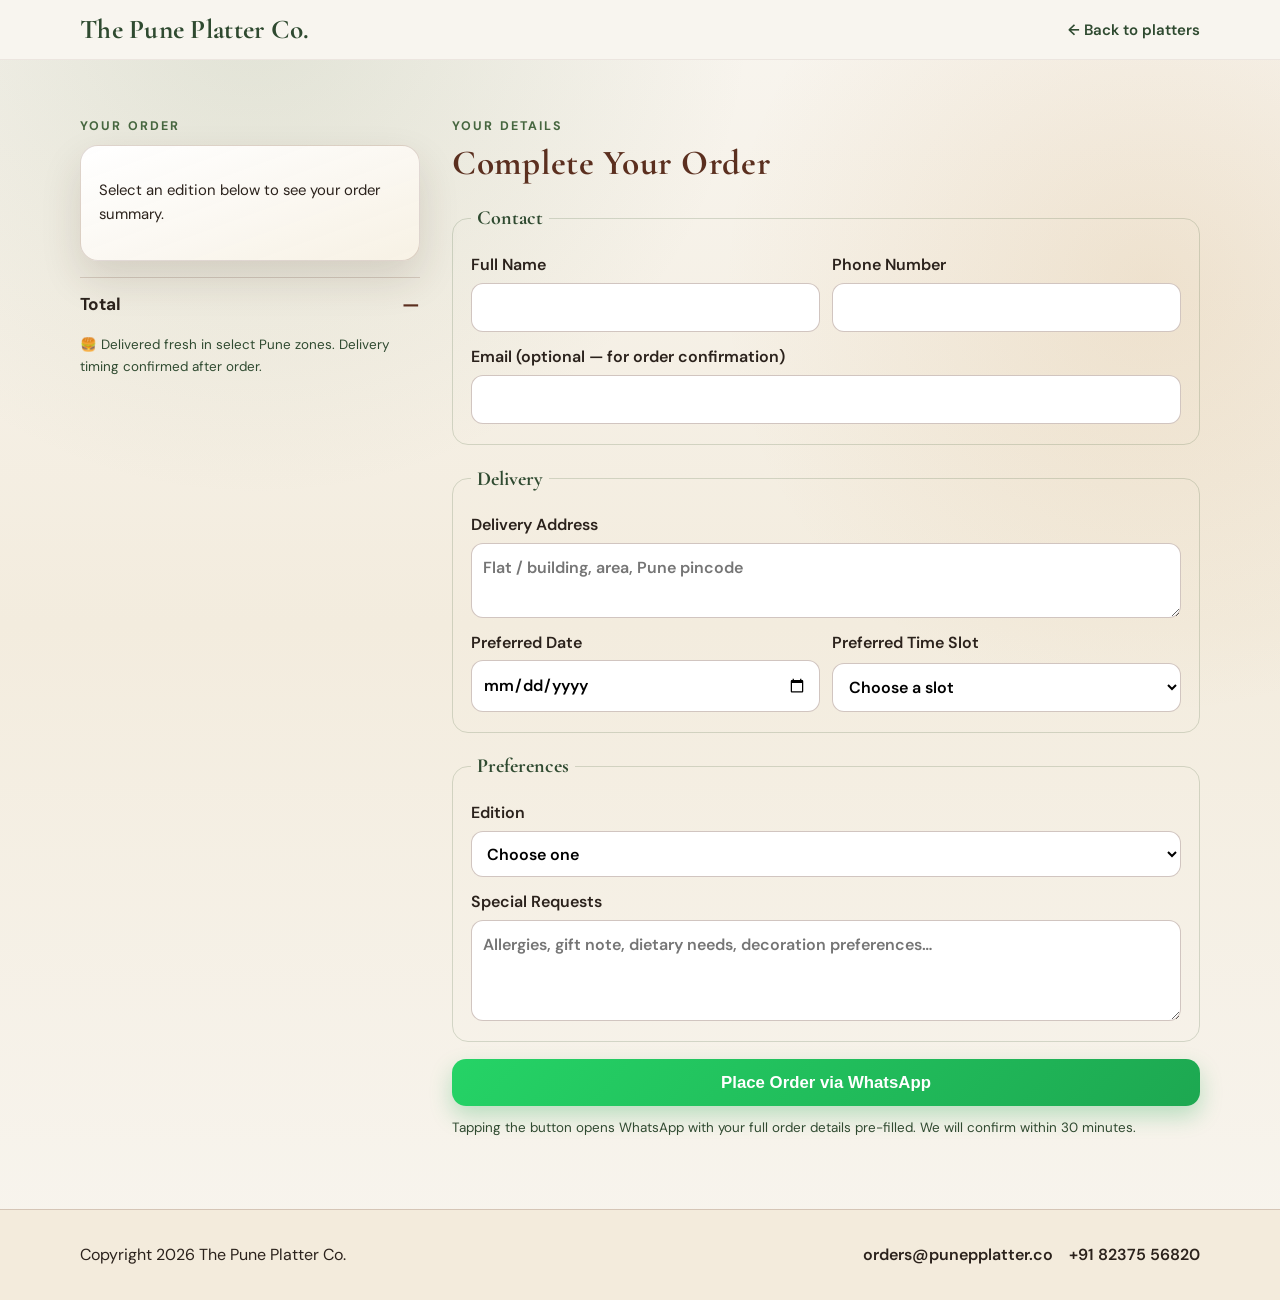
==== checkout.html @ 99309100 "Initial site setup" ====
<!doctype html>
<html lang="en">
<head>
  <meta charset="utf-8" />
  <meta name="viewport" content="width=device-width, initial-scale=1" />
  <title>Checkout | The Pune Platter Co.</title>
  <meta name="description" content="Place your platter order with The Pune Platter Co." />
  <link rel="preconnect" href="https://fonts.googleapis.com" />
  <link rel="preconnect" href="https://fonts.gstatic.com" crossorigin />
  <link
    href="https://fonts.googleapis.com/css2?family=Cormorant+Garamond:wght@500;600;700&family=DM+Sans:wght@400;500;600;700&display=swap"
    rel="stylesheet"
  />
  <link rel="stylesheet" href="styles.css" />
  <link rel="stylesheet" href="checkout.css" />
</head>
<body>
  <header class="site-header">
    <div class="container nav-wrap">
      <a href="index.html" class="brand" aria-label="The Pune Platter Co. home">
        <span class="brand-wordmark">
          <strong>The Pune Platter Co.</strong>
        </span>
      </a>
      <a href="index.html" class="back-link">&#8592; Back to platters</a>
    </div>
  </header>

  <main class="checkout-main">
    <div class="container checkout-grid">

      <!-- Order summary panel -->
      <aside class="order-summary reveal">
        <p class="eyebrow">Your Order</p>
        <div class="summary-card" id="summary-card">
          <!-- filled by JS -->
        </div>
        <div class="summary-total-row">
          <span>Total</span>
          <strong id="checkout-total">—</strong>
        </div>
        <p class="delivery-note">&#127828; Delivered fresh in select Pune zones. Delivery timing confirmed after order.</p>
      </aside>

      <!-- Checkout form -->
      <section class="checkout-form-wrap reveal-delay">
        <p class="eyebrow">Your Details</p>
        <h1 class="checkout-title">Complete Your Order</h1>

        <form id="checkout-form" novalidate>
          <fieldset>
            <legend>Contact</legend>
            <div class="field-row">
              <label>
                Full Name
                <input type="text" name="name" autocomplete="name" required />
                <span class="field-error">Please enter your name.</span>
              </label>
              <label>
                Phone Number
                <input type="tel" name="phone" autocomplete="tel" required />
                <span class="field-error">Please enter a valid phone number.</span>
              </label>
            </div>
            <label>
              Email (optional — for order confirmation)
              <input type="email" name="email" autocomplete="email" />
            </label>
          </fieldset>

          <fieldset>
            <legend>Delivery</legend>
            <label>
              Delivery Address
              <textarea name="address" rows="2" required placeholder="Flat / building, area, Pune pincode"></textarea>
              <span class="field-error">Please enter your delivery address.</span>
            </label>
            <div class="field-row">
              <label>
                Preferred Date
                <input type="date" name="date" required />
                <span class="field-error">Please choose a date.</span>
              </label>
              <label>
                Preferred Time Slot
                <select name="time" required>
                  <option value="">Choose a slot</option>
                  <option>Morning (10 am – 12 pm)</option>
                  <option>Afternoon (12 pm – 3 pm)</option>
                  <option>Evening (5 pm – 8 pm)</option>
                </select>
                <span class="field-error">Please choose a time slot.</span>
              </label>
            </div>
          </fieldset>

          <fieldset>
            <legend>Preferences</legend>
            <label>
              Edition
              <select name="edition" id="edition-select" required>
                <option value="">Choose one</option>
                <option value="couples">❤️ Couples Edition — INR 1,850</option>
                <option value="friends">🥂 Friends Edition — INR 3,200</option>
                <option value="both">Both Editions — INR 5,050</option>
              </select>
              <span class="field-error">Please choose an edition.</span>
            </label>
            <label>
              Special Requests
              <textarea name="notes" rows="3" placeholder="Allergies, gift note, dietary needs, decoration preferences…"></textarea>
            </label>
          </fieldset>

          <div class="checkout-actions">
            <button class="btn btn-checkout" type="submit">Place Order via WhatsApp</button>
            <p class="checkout-note">Tapping the button opens WhatsApp with your full order details pre-filled. We will confirm within 30 minutes.</p>
          </div>
        </form>
      </section>
    </div>
  </main>

  <footer class="site-footer">
    <div class="container footer-grid">
      <p>Copyright 2026 The Pune Platter Co.</p>
      <div class="footer-links">
        <a href="mailto:orders@punepplatter.co">orders@punepplatter.co</a>
        <a href="tel:+918237556820">+91 82375 56820</a>
      </div>
    </div>
  </footer>

  <script src="checkout.js"></script>
</body>
</html>
---- styles.css ----
:root {
  --forest: #46663f;
  --forest-dark: #2f4a30;
  --sage: #7a9167;
  --cream: #f7f1e5;
  --linen: #ece4d3;
  --brown: #5b2f1f;
  --amber: #bf8333;
  --ink: #2b221c;
  --max: 1120px;
  --radius: 18px;
  --shadow-soft: 0 18px 40px rgba(61, 44, 29, 0.14);
}

* {
  box-sizing: border-box;
}

html,
body {
  margin: 0;
  padding: 0;
}

body {
  font-family: "DM Sans", "Segoe UI", sans-serif;
  color: var(--ink);
  background:
    radial-gradient(circle at 20% 0%, rgba(122, 145, 103, 0.18), transparent 30%),
    radial-gradient(circle at 90% 22%, rgba(191, 131, 51, 0.14), transparent 28%),
    linear-gradient(180deg, #f8f5ef 0%, #f3ecde 48%, #f8f5ef 100%);
  line-height: 1.6;
}

h1,
h2,
h3,
.brand-fallback {
  font-family: "Cormorant Garamond", Georgia, serif;
  letter-spacing: 0.02em;
  margin: 0;
}

a {
  color: inherit;
  text-decoration: none;
}

.container {
  width: min(100% - 2rem, var(--max));
  margin-inline: auto;
}

.site-header {
  position: sticky;
  top: 0;
  z-index: 20;
  background: rgba(248, 245, 239, 0.98);
  border-bottom: 1px solid rgba(91, 47, 31, 0.08);
}

.nav-wrap {
  display: flex;
  align-items: center;
  justify-content: space-between;
  gap: 1rem;
  padding: 1rem 0;
}

.brand {
  display: flex;
  align-items: center;
  gap: 0;
}

.brand-wordmark {
  display: flex;
  align-items: center;
  line-height: 1;
}

.brand-wordmark strong {
  font-family: "Cormorant Garamond", Georgia, serif;
  font-size: 1.7rem;
  font-weight: 700;
  letter-spacing: 0.01em;
  color: var(--forest-dark);
}

.nav-links {
  display: flex;
  align-items: center;
  gap: 1rem;
  font-weight: 500;
  font-size: 0.92rem;
}

.nav-links a:not(.btn) {
  color: var(--forest-dark);
}

.nav-links .btn {
  padding: 0.5rem 0.95rem;
  background: transparent;
  color: var(--forest-dark);
  border: 1px solid rgba(70, 102, 63, 0.24);
  box-shadow: none;
}

.nav-links .btn:hover {
  transform: none;
  box-shadow: none;
  background: rgba(70, 102, 63, 0.06);
}

.btn {
  border: none;
  border-radius: 999px;
  padding: 0.7rem 1.2rem;
  font-weight: 700;
  background: linear-gradient(130deg, var(--forest), var(--forest-dark));
  color: #fff;
  cursor: pointer;
  transition: transform 180ms ease, box-shadow 180ms ease;
  box-shadow: 0 10px 18px rgba(47, 74, 48, 0.22);
}

.btn:hover {
  transform: translateY(-2px);
  box-shadow: 0 13px 22px rgba(47, 74, 48, 0.3);
}

.btn:active {
  transform: translateY(0);
}

.btn-sm {
  padding: 0.5rem 1rem;
  font-size: 0.88rem;
}

.btn-outline {
  background: transparent;
  border: 1.8px solid rgba(70, 102, 63, 0.42);
  color: var(--forest-dark);
  box-shadow: none;
}

.hero {
  position: relative;
  overflow: hidden;
  padding: 4.2rem 0 2.8rem;
}

.hero-bg-shape {
  position: absolute;
  border-radius: 50%;
  filter: blur(2px);
}

.hero-bg-shape-left {
  width: 360px;
  height: 360px;
  background: radial-gradient(circle, rgba(70, 102, 63, 0.2), rgba(70, 102, 63, 0));
  top: -120px;
  left: -120px;
}

.hero-bg-shape-right {
  width: 380px;
  height: 380px;
  background: radial-gradient(circle, rgba(191, 131, 51, 0.2), rgba(191, 131, 51, 0));
  bottom: -220px;
  right: -140px;
}

.hero-grid {
  display: grid;
  grid-template-columns: 1.15fr 0.85fr;
  gap: 1.6rem;
  align-items: center;
}

.eyebrow {
  text-transform: uppercase;
  letter-spacing: 0.17em;
  font-size: 0.78rem;
  color: var(--forest);
  margin-bottom: 0.45rem;
  font-weight: 700;
}

h1 {
  font-size: clamp(2rem, 4vw, 3.6rem);
  line-height: 1;
  color: var(--brown);
}

h2 {
  font-size: clamp(1.7rem, 3vw, 2.6rem);
  line-height: 1.05;
  color: var(--brown);
}

.lead {
  max-width: 58ch;
  margin-top: 0.9rem;
  font-size: 1.04rem;
}

.hero-actions {
  display: flex;
  gap: 0.8rem;
  margin-top: 1.35rem;
  flex-wrap: wrap;
}

.hero-notes {
  margin: 1.2rem 0 0;
  padding-left: 1.1rem;
}

.hero-card {
  background: linear-gradient(160deg, rgba(255, 255, 255, 0.94), rgba(236, 228, 211, 0.95));
  border: 1px solid rgba(91, 47, 31, 0.2);
  border-radius: var(--radius);
  padding: 1.4rem;
  box-shadow: var(--shadow-soft);
}

.hero-editions {
  display: grid;
  grid-template-columns: 1fr auto 1fr;
  align-items: center;
  gap: 0.9rem;
  margin-top: 0.6rem;
}

.hero-edition {
  display: flex;
  flex-direction: column;
  gap: 0.25rem;
}

.edition-icon {
  font-size: 1.7rem;
  line-height: 1;
}

.hero-edition-divider {
  width: 1px;
  height: 80px;
  background: rgba(91, 47, 31, 0.18);
  align-self: center;
}

.hero-card-title {
  margin-top: 0.5rem;
  font-size: 1.55rem;
  color: var(--forest-dark);
  font-family: "Cormorant Garamond", Georgia, serif;
  font-weight: 700;
}

.hero-card-text {
  margin-top: 0.6rem;
}

.hero-card-footer {
  margin-top: 1rem;
  display: flex;
  justify-content: space-between;
  align-items: center;
}

.price {
  font-weight: 800;
  color: var(--brown);
}

.section {
  padding: 3.2rem 0;
}

.section-head {
  margin-bottom: 1.2rem;
}

.platter-grid {
  display: grid;
  grid-template-columns: repeat(3, 1fr);
  gap: 1rem;
}

.platter-grid-2 {
  grid-template-columns: repeat(2, 1fr);
  gap: 1.4rem;
}

.platter-card {
  background: rgba(255, 255, 255, 0.8);
  border: 1px solid rgba(70, 102, 63, 0.2);
  border-radius: var(--radius);
  padding: 1.2rem;
  box-shadow: var(--shadow-soft);
  transform-origin: center bottom;
}

.platter-card h3 {
  color: var(--forest-dark);
  font-size: 1.7rem;
}

.tag {
  display: inline-flex;
  border-radius: 999px;
  padding: 0.22rem 0.65rem;
  margin: 0 0 0.5rem;
  font-size: 0.74rem;
  letter-spacing: 0.08em;
  text-transform: uppercase;
  background: rgba(191, 131, 51, 0.18);
  color: var(--brown);
  font-weight: 700;
}

.tag-romantic {
  background: rgba(180, 80, 80, 0.14);
  color: #8b2020;
}

.tag-friends {
  background: rgba(70, 102, 63, 0.18);
  color: var(--forest-dark);
}

.platter-card-couples {
  border-top: 3px solid rgba(180, 80, 80, 0.55);
}

.platter-card-friends {
  border-top: 3px solid rgba(70, 102, 63, 0.55);
}

.platter-subtitle {
  margin: 0.1rem 0 0.75rem;
  font-style: italic;
  font-size: 1rem;
  color: var(--forest);
}

.platter-items {
  padding-left: 1.15rem;
  margin: 0 0 0.5rem;
}

.platter-items li {
  margin-bottom: 0.25rem;
  font-size: 0.95rem;
}

.card-foot {
  margin-top: 1rem;
  display: flex;
  justify-content: space-between;
  align-items: center;
}

.accent {
  background:
    linear-gradient(120deg, rgba(70, 102, 63, 0.08), rgba(191, 131, 51, 0.08)),
    rgba(247, 241, 229, 0.96);
}

.custom-grid {
  display: grid;
  grid-template-columns: 1fr 1fr;
  gap: 1.2rem;
  align-items: start;
}

.custom-copy ul {
  margin: 1rem 0 0;
  padding-left: 1rem;
}

.order-form {
  background: #fffdf8;
  border: 1px solid rgba(91, 47, 31, 0.2);
  border-radius: var(--radius);
  padding: 1.15rem;
  box-shadow: var(--shadow-soft);
}

.order-form h3 {
  color: var(--forest-dark);
  font-size: 1.65rem;
  margin-bottom: 0.8rem;
}

label {
  display: grid;
  gap: 0.35rem;
  margin-bottom: 0.75rem;
  font-weight: 600;
}

input,
select,
textarea {
  font: inherit;
  border: 1px solid rgba(91, 47, 31, 0.3);
  border-radius: 12px;
  padding: 0.68rem 0.74rem;
  background: #fff;
}

input:focus,
select:focus,
textarea:focus {
  outline: 2px solid rgba(70, 102, 63, 0.35);
  border-color: rgba(70, 102, 63, 0.45);
}

.summary {
  background: var(--cream);
  border: 1px dashed rgba(70, 102, 63, 0.35);
  border-radius: 14px;
  padding: 0.7rem 0.75rem;
  margin: 0.9rem 0;
}

.summary h4 {
  margin: 0;
  color: var(--brown);
}

.summary ul {
  padding-left: 1rem;
  margin: 0.55rem 0;
}

.form-note {
  font-size: 0.88rem;
  margin-top: 0.55rem;
}

.about-card {
  border: 1px solid rgba(70, 102, 63, 0.2);
  border-radius: var(--radius);
  padding: 1.4rem;
  background: linear-gradient(160deg, #fff, rgba(247, 241, 229, 0.95));
}

.site-footer {
  border-top: 1px solid rgba(91, 47, 31, 0.2);
  background: #f3ebdc;
  padding: 1rem 0;
}

.footer-grid {
  display: flex;
  justify-content: space-between;
  align-items: center;
  gap: 1rem;
  flex-wrap: wrap;
}

.footer-links {
  display: flex;
  gap: 1rem;
  font-weight: 600;
}

.reveal {
  opacity: 0;
  transform: translateY(14px);
  animation: reveal-up 680ms ease forwards;
}

.reveal-delay {
  opacity: 0;
  transform: translateY(14px);
  animation: reveal-up 680ms 160ms ease forwards;
}

.added {
  animation: pulse 360ms ease;
}

@keyframes reveal-up {
  to {
    opacity: 1;
    transform: translateY(0);
  }
}

@keyframes pulse {
  0% {
    transform: scale(1);
  }

  50% {
    transform: scale(1.04);
  }

  100% {
    transform: scale(1);
  }
}

@media (max-width: 920px) {
  .hero-grid,
  .custom-grid {
    grid-template-columns: 1fr;
  }

  .platter-grid {
    grid-template-columns: repeat(2, 1fr);
  }

  .platter-grid-2 {
    grid-template-columns: 1fr;
  }

  .nav-links {
    gap: 0.7rem;
    font-size: 0.88rem;
  }
}

@media (max-width: 620px) {
  .nav-wrap {
    flex-direction: column;
    align-items: flex-start;
  }

  .brand-wordmark strong {
    font-size: 1.25rem;
  }

  .nav-links {
    width: 100%;
    justify-content: space-between;
    flex-wrap: wrap;
  }

  .platter-grid {
    grid-template-columns: 1fr;
  }

  .section {
    padding: 2.4rem 0;
  }
}
---- checkout.css ----
/* ── Checkout-specific styles (layered on top of styles.css) ── */

.back-link {
  font-weight: 600;
  color: var(--forest-dark);
  font-size: 0.94rem;
  transition: opacity 160ms;
}

.back-link:hover {
  opacity: 0.7;
}

.checkout-main {
  padding: 2.8rem 0 3.6rem;
}

.checkout-grid {
  display: grid;
  grid-template-columns: 340px 1fr;
  gap: 2rem;
  align-items: start;
}

/* ── Summary sidebar ── */
.order-summary {
  position: sticky;
  top: 90px;
}

.summary-card {
  background: linear-gradient(160deg, #fff, rgba(247, 241, 229, 0.96));
  border: 1px solid rgba(91, 47, 31, 0.18);
  border-radius: var(--radius);
  padding: 1.15rem;
  box-shadow: var(--shadow-soft);
}

.summary-card .edition-name {
  font-family: "Cormorant Garamond", Georgia, serif;
  font-size: 1.55rem;
  font-weight: 700;
  color: var(--brown);
  margin: 0 0 0.3rem;
}

.summary-card .edition-tag {
  display: inline-flex;
  border-radius: 999px;
  padding: 0.2rem 0.6rem;
  font-size: 0.74rem;
  font-weight: 700;
  letter-spacing: 0.08em;
  text-transform: uppercase;
  margin-bottom: 0.75rem;
}

.tag-couples { background: rgba(180, 80, 80, 0.14); color: #8b2020; }
.tag-friends { background: rgba(70, 102, 63, 0.18); color: var(--forest-dark); }
.tag-both    { background: rgba(191, 131, 51, 0.18); color: var(--brown); }

.summary-card ul {
  padding-left: 1.1rem;
  margin: 0;
}

.summary-card li {
  margin-bottom: 0.28rem;
  font-size: 0.93rem;
}

.summary-total-row {
  display: flex;
  justify-content: space-between;
  align-items: center;
  margin-top: 1rem;
  padding-top: 0.75rem;
  border-top: 1px solid rgba(91, 47, 31, 0.18);
  font-weight: 700;
  font-size: 1.08rem;
}

.summary-total-row strong {
  color: var(--brown);
  font-size: 1.2rem;
}

.delivery-note {
  font-size: 0.84rem;
  margin-top: 0.85rem;
  color: var(--forest-dark);
}

/* ── Form ── */
.checkout-title {
  font-size: clamp(1.6rem, 3vw, 2.2rem);
  color: var(--brown);
  margin: 0.3rem 0 1.4rem;
}

fieldset {
  border: 1px solid rgba(70, 102, 63, 0.2);
  border-radius: 16px;
  padding: 1.1rem 1.1rem 0.5rem;
  margin: 0 0 1.1rem;
}

legend {
  font-family: "Cormorant Garamond", Georgia, serif;
  font-size: 1.25rem;
  font-weight: 700;
  color: var(--forest-dark);
  padding: 0 0.4rem;
}

.field-row {
  display: grid;
  grid-template-columns: 1fr 1fr;
  gap: 0.75rem;
}

label {
  display: grid;
  gap: 0.32rem;
  margin-bottom: 0.75rem;
  font-weight: 600;
}

input,
select,
textarea {
  font: inherit;
  border: 1px solid rgba(91, 47, 31, 0.28);
  border-radius: 12px;
  padding: 0.68rem 0.74rem;
  background: #fff;
  transition: border-color 160ms, outline 160ms;
}

input:focus,
select:focus,
textarea:focus {
  outline: 2px solid rgba(70, 102, 63, 0.35);
  border-color: rgba(70, 102, 63, 0.45);
}

input.invalid,
select.invalid,
textarea.invalid {
  border-color: #c0392b;
}

.field-error {
  font-size: 0.8rem;
  color: #c0392b;
  font-weight: 400;
  display: none;
}

label:has(.invalid) .field-error {
  display: block;
}

.checkout-actions {
  margin-top: 0.5rem;
}

.btn-checkout {
  width: 100%;
  font-size: 1.05rem;
  padding: 0.85rem 1.4rem;
  border-radius: 14px;
  background: linear-gradient(130deg, #25d366, #1da851);
  box-shadow: 0 10px 22px rgba(29, 168, 81, 0.28);
}

.btn-checkout:hover {
  box-shadow: 0 13px 26px rgba(29, 168, 81, 0.36);
}

.checkout-note {
  font-size: 0.84rem;
  margin-top: 0.65rem;
  color: var(--forest-dark);
}

@media (max-width: 860px) {
  .checkout-grid {
    grid-template-columns: 1fr;
  }

  .order-summary {
    position: static;
  }
}

@media (max-width: 560px) {
  .field-row {
    grid-template-columns: 1fr;
  }
}
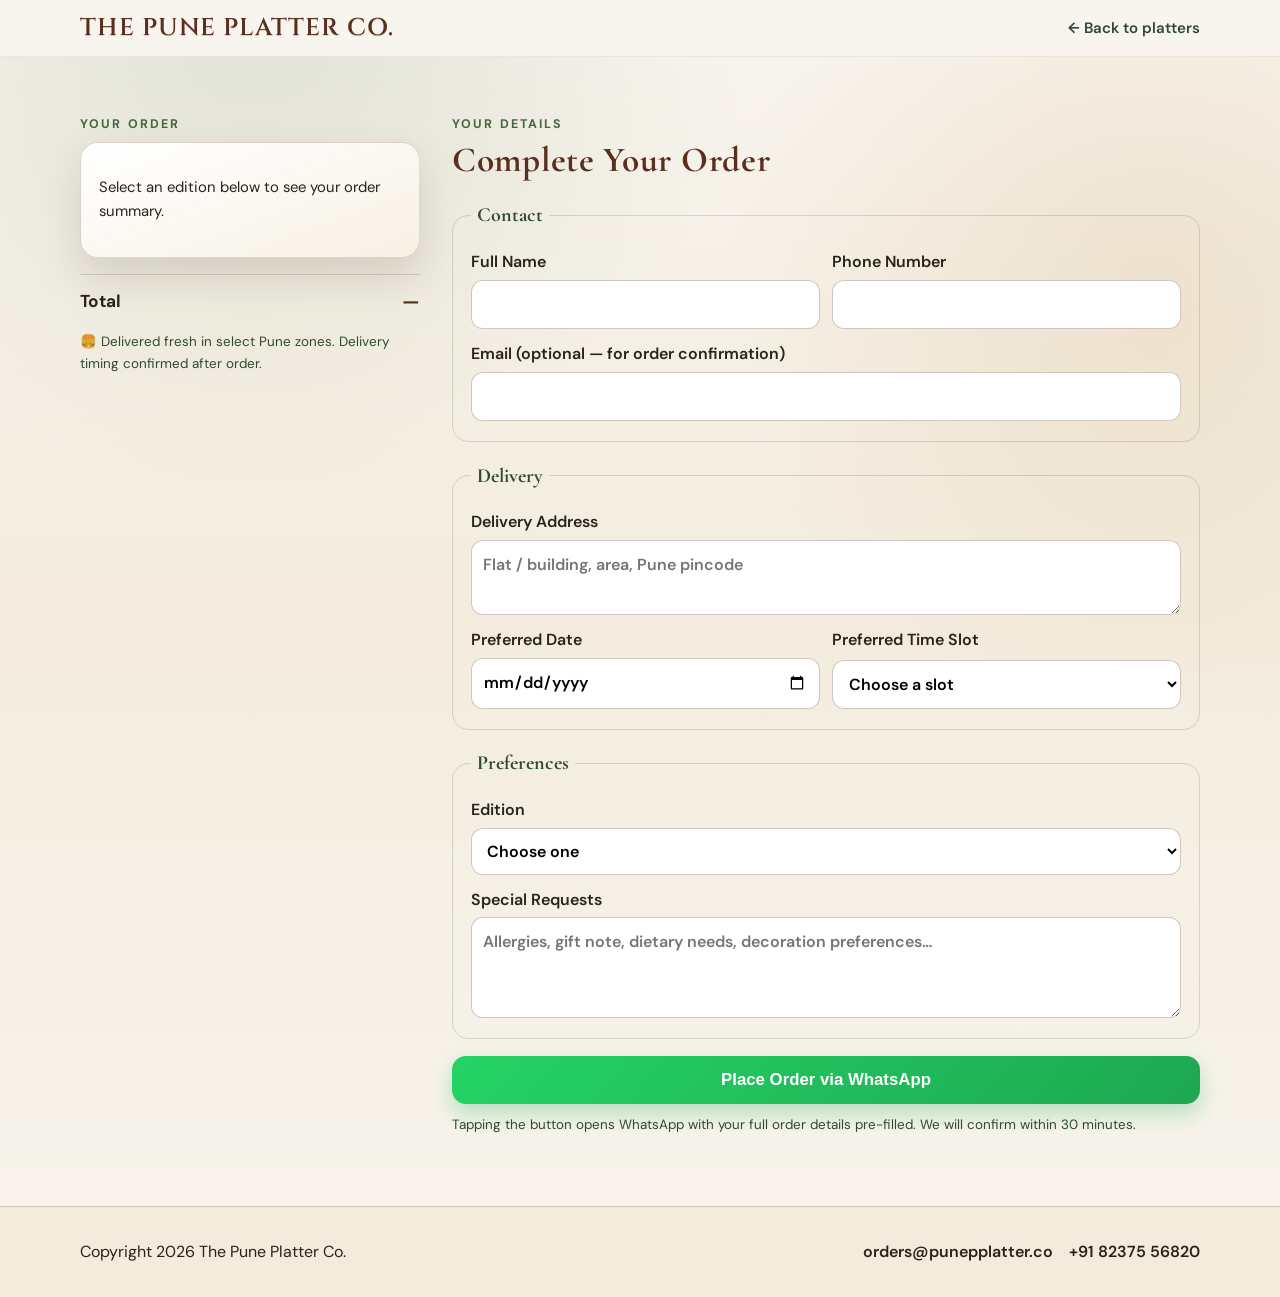
==== commit 0e93bbf6: "Refine header branding style" ====
--- a/checkout.html
+++ b/checkout.html
@@ -8,7 +8,7 @@
   <link rel="preconnect" href="https://fonts.googleapis.com" />
   <link rel="preconnect" href="https://fonts.gstatic.com" crossorigin />
   <link
-    href="https://fonts.googleapis.com/css2?family=Cormorant+Garamond:wght@500;600;700&family=DM+Sans:wght@400;500;600;700&display=swap"
+    href="https://fonts.googleapis.com/css2?family=Cinzel:wght@600;700&family=Cormorant+Garamond:wght@500;600;700&family=DM+Sans:wght@400;500;600;700&display=swap"
     rel="stylesheet"
   />
   <link rel="stylesheet" href="styles.css" />
@@ -19,7 +19,7 @@
     <div class="container nav-wrap">
       <a href="index.html" class="brand" aria-label="The Pune Platter Co. home">
         <span class="brand-wordmark">
-          <strong>The Pune Platter Co.</strong>
+          <strong>THE PUNE PLATTER CO.</strong>
         </span>
       </a>
       <a href="index.html" class="back-link">&#8592; Back to platters</a>
--- a/styles.css
+++ b/styles.css
@@ -80,11 +80,12 @@
 }
 
 .brand-wordmark strong {
-  font-family: "Cormorant Garamond", Georgia, serif;
-  font-size: 1.7rem;
-  font-weight: 700;
-  letter-spacing: 0.01em;
-  color: var(--forest-dark);
+  font-family: "Cinzel", "Cormorant Garamond", Georgia, serif;
+  font-size: 1.52rem;
+  font-weight: 600;
+  letter-spacing: 0.038em;
+  color: #5b2f1f;
+  text-shadow: 0 0.5px 0 rgba(91, 47, 31, 0.22);
 }
 
 .nav-links {
@@ -536,7 +537,7 @@
   }
 
   .brand-wordmark strong {
-    font-size: 1.25rem;
+    font-size: 1.14rem;
   }
 
   .nav-links {
